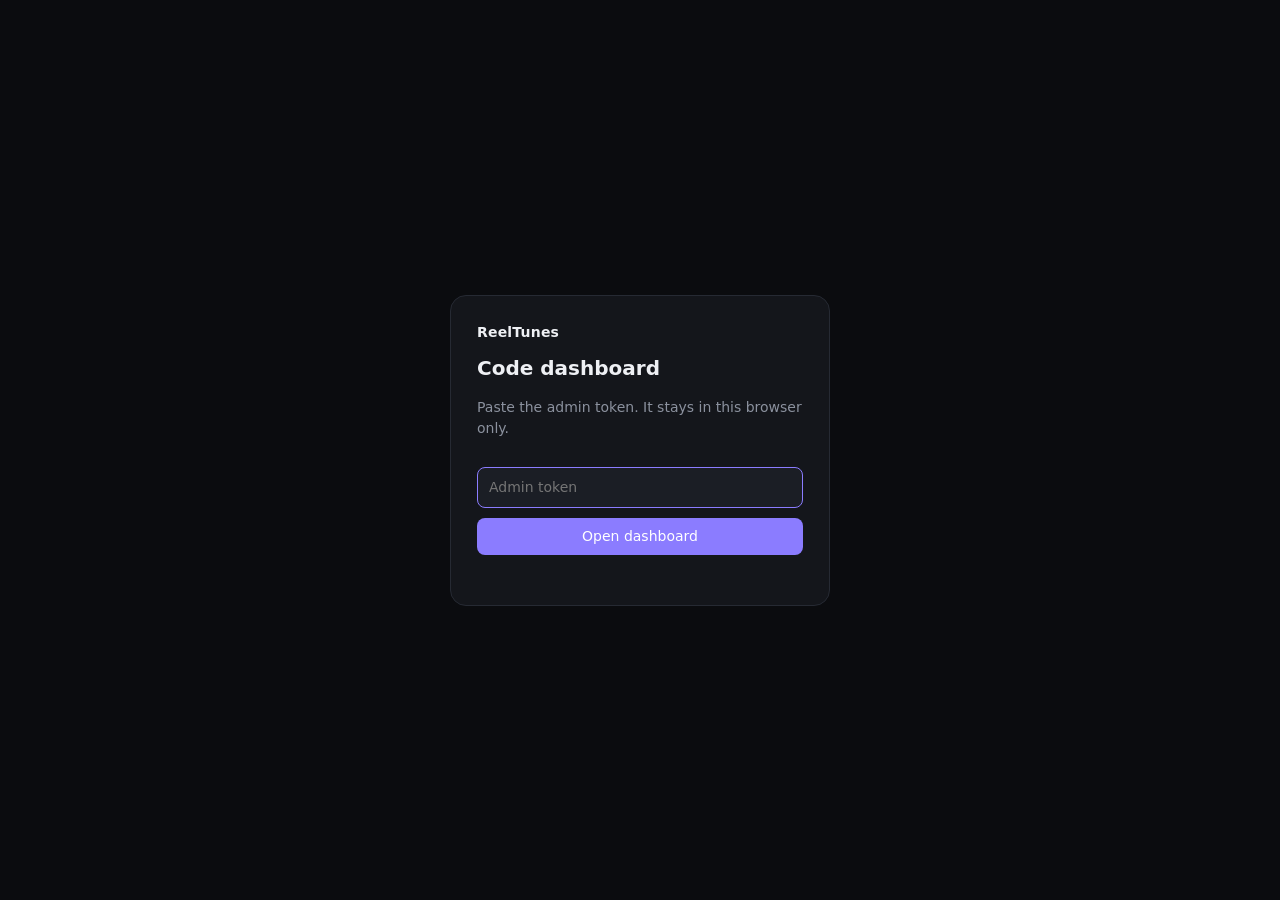
==== worker/codes/public/index.html @ c1956905 "feat: shared redeem backend and live code dashboard" ====
<!doctype html>
<html lang="en">
  <head>
    <meta charset="utf-8" />
    <meta name="viewport" content="width=device-width, initial-scale=1" />
    <meta name="robots" content="noindex" />
    <title>ReelTunes codes</title>
    <link rel="stylesheet" href="./styles.css" />
  </head>
  <body>
    <div id="login" class="login hidden">
      <form id="login-form" class="login-card">
        <div class="brand">ReelTunes</div>
        <h1>Code dashboard</h1>
        <p class="muted">
          Paste the admin token. It stays in this browser only.
        </p>
        <input
          id="token"
          type="password"
          autocomplete="current-password"
          placeholder="Admin token"
          required
        />
        <button type="submit">Open dashboard</button>
        <p id="login-error" class="error"></p>
      </form>
    </div>

    <div id="app" class="hidden">
      <header class="topbar">
        <div class="brand">ReelTunes <span class="muted">codes</span></div>
        <div class="topbar-actions">
          <span id="sync" class="muted small">connecting</span>
          <button id="refresh" class="ghost" type="button">Refresh</button>
          <button id="signout" class="ghost" type="button">Sign out</button>
        </div>
      </header>

      <main>
        <section class="stats" id="stats"></section>

        <section class="panel">
          <div class="panel-head">
            <div>
              <h2>Codes</h2>
              <p class="muted small">
                Changes apply to every install on its next redeem.
              </p>
            </div>
            <button id="new-code" type="button">New code</button>
          </div>

          <div class="toolbar">
            <input id="search" type="search" placeholder="Search code" />
            <select id="state">
              <option value="">All states</option>
              <option value="live">Live</option>
              <option value="revoked">Revoked</option>
              <option value="expired">Expired</option>
              <option value="used">Fully used</option>
            </select>
            <button id="revoke-all" class="danger ghost" type="button">
              Revoke all
            </button>
          </div>

          <div class="table-wrap">
            <table id="codes">
              <thead>
                <tr>
                  <th>Code</th>
                  <th>Grant</th>
                  <th>Uses</th>
                  <th>Campaign</th>
                  <th>State</th>
                  <th></th>
                </tr>
              </thead>
              <tbody></tbody>
            </table>
          </div>
          <p id="codes-empty" class="empty hidden">No codes match.</p>
        </section>

        <section class="panel">
          <div class="panel-head">
            <div>
              <h2 id="redemptions-title">Recent redemptions</h2>
              <p class="muted small">
                Device tag only. One redemption per code per device.
              </p>
            </div>
            <button id="clear-filter" class="ghost hidden" type="button">
              Show all
            </button>
          </div>
          <div class="table-wrap">
            <table id="redemptions">
              <thead>
                <tr>
                  <th>Code</th>
                  <th>Device</th>
                  <th>Grant</th>
                  <th>When</th>
                </tr>
              </thead>
              <tbody></tbody>
            </table>
          </div>
          <p id="redemptions-empty" class="empty hidden">Nothing yet.</p>
        </section>

        <p class="foot muted small">
          ReelTunes codes grant time, never a Play price. Revoking a code stops
          future redemptions; existing Pro time is untouched.
        </p>
      </main>
    </div>

    <dialog id="create-dialog">
      <form id="create-form">
        <h2>New code</h2>
        <label>
          Type
          <select id="create-type">
            <option value="pro_grant">Pro grant (days)</option>
            <option value="pro_long">Long Pro grant (days)</option>
            <option value="master">Lifetime Pro</option>
          </select>
        </label>
        <label>
          Code
          <input
            id="create-code"
            type="text"
            maxlength="24"
            placeholder="Leave empty to generate RTXXXXXXXX"
            autocapitalize="characters"
          />
        </label>
        <div class="row">
          <label>
            Days of Pro
            <input id="create-days" type="number" min="1" max="3650" value="30" />
          </label>
          <label>
            Max uses
            <input id="create-max" type="number" min="0" value="0" />
          </label>
        </div>
        <div class="row">
          <label>
            Code valid for (days)
            <input id="create-valid" type="number" min="0" value="0" />
          </label>
          <label>
            Campaign
            <input id="create-campaign" type="text" placeholder="launch-1000" />
          </label>
        </div>
        <label>
          Notes
          <input id="create-notes" type="text" placeholder="Optional" />
        </label>
        <p class="muted small">
          0 uses means unlimited. 0 valid days means the code never expires.
        </p>
        <p id="create-error" class="error"></p>
        <div class="dialog-actions">
          <button id="create-cancel" class="ghost" type="button">Cancel</button>
          <button type="submit">Create code</button>
        </div>
      </form>
    </dialog>

    <div id="toast" class="toast hidden"></div>
    <script src="./app.js"></script>
  </body>
</html>
---- worker/codes/public/styles.css ----
:root {
  color-scheme: dark;
  --bg: #0b0c0f;
  --panel: #14161b;
  --panel-2: #1b1e25;
  --line: #262a33;
  --text: #eef0f4;
  --muted: #8b919e;
  --accent: #8b7cff;
  --accent-2: #6f5df5;
  --ok: #4cc38a;
  --warn: #e5b45b;
  --bad: #ff6b6b;
}

* {
  box-sizing: border-box;
}

body {
  margin: 0;
  background: var(--bg);
  color: var(--text);
  font: 14px/1.5 "Segoe UI", system-ui, -apple-system, sans-serif;
}

button,
input,
select {
  font: inherit;
}

button {
  border: 0;
  border-radius: 8px;
  background: var(--accent);
  color: white;
  padding: 8px 14px;
  cursor: pointer;
}

button:hover {
  background: var(--accent-2);
}

button.ghost {
  background: transparent;
  border: 1px solid var(--line);
  color: var(--text);
}

button.ghost:hover {
  background: var(--panel-2);
}

button.danger {
  color: var(--bad);
  border-color: #46242a;
}

button.small {
  padding: 5px 9px;
  font-size: 12px;
}

input,
select {
  width: 100%;
  border: 1px solid var(--line);
  background: var(--panel-2);
  color: var(--text);
  border-radius: 8px;
  padding: 9px 11px;
  outline: none;
}

input:focus,
select:focus {
  border-color: var(--accent);
}

.hidden {
  display: none !important;
}

.muted {
  color: var(--muted);
}

.small {
  font-size: 12px;
}

.error {
  color: var(--bad);
  min-height: 18px;
  margin: 6px 0 0;
}

.brand {
  font-weight: 700;
  letter-spacing: 0.2px;
}

/* login */

.login {
  min-height: 100vh;
  display: grid;
  place-items: center;
  padding: 24px;
}

.login-card {
  width: min(380px, 100%);
  background: var(--panel);
  border: 1px solid var(--line);
  border-radius: 16px;
  padding: 26px;
}

.login-card h1 {
  font-size: 20px;
  margin: 10px 0 4px;
}

.login-card input {
  margin: 14px 0 10px;
}

.login-card button {
  width: 100%;
}

/* shell */

.topbar {
  display: flex;
  align-items: center;
  justify-content: space-between;
  gap: 12px;
  padding: 14px 22px;
  border-bottom: 1px solid var(--line);
  background: rgba(11, 12, 15, 0.92);
  position: sticky;
  top: 0;
  z-index: 5;
  backdrop-filter: blur(10px);
}

.topbar-actions {
  display: flex;
  align-items: center;
  gap: 8px;
}

main {
  max-width: 1120px;
  margin: 0 auto;
  padding: 22px;
  display: grid;
  gap: 18px;
}

.stats {
  display: grid;
  grid-template-columns: repeat(auto-fit, minmax(130px, 1fr));
  gap: 10px;
}

.stat {
  background: var(--panel);
  border: 1px solid var(--line);
  border-radius: 12px;
  padding: 14px;
}

.stat b {
  display: block;
  font-size: 24px;
  line-height: 1.2;
}

.stat span {
  color: var(--muted);
  font-size: 12px;
}

.panel {
  background: var(--panel);
  border: 1px solid var(--line);
  border-radius: 14px;
  padding: 16px;
}

.panel-head {
  display: flex;
  align-items: flex-start;
  justify-content: space-between;
  gap: 12px;
  margin-bottom: 12px;
}

.panel h2 {
  font-size: 16px;
  margin: 0;
}

.panel-head p {
  margin: 2px 0 0;
}

.toolbar {
  display: flex;
  gap: 8px;
  margin-bottom: 12px;
}

.toolbar input {
  flex: 1;
}

.toolbar select {
  width: 150px;
}

.table-wrap {
  overflow-x: auto;
}

table {
  width: 100%;
  border-collapse: collapse;
  white-space: nowrap;
}

th,
td {
  text-align: left;
  padding: 9px 10px;
  border-bottom: 1px solid var(--line);
}

th {
  color: var(--muted);
  font-size: 11px;
  font-weight: 600;
  text-transform: uppercase;
  letter-spacing: 0.6px;
}

tbody tr:hover {
  background: var(--panel-2);
}

td.code {
  font-weight: 700;
  letter-spacing: 1px;
}

td.actions {
  text-align: right;
}

.state {
  font-size: 11px;
  padding: 2px 7px;
  border-radius: 999px;
  border: 1px solid var(--line);
  color: var(--muted);
}

.state.live {
  color: var(--ok);
  border-color: #234535;
}

.state.revoked {
  color: var(--bad);
  border-color: #46242a;
}

.state.expired,
.state.used {
  color: var(--warn);
  border-color: #4a3d22;
}

.empty {
  padding: 18px 4px;
  color: var(--muted);
}

.foot {
  text-align: center;
  padding: 4px 0 30px;
}

/* dialog */

dialog {
  width: min(460px, calc(100% - 32px));
  background: var(--panel);
  color: var(--text);
  border: 1px solid var(--line);
  border-radius: 16px;
  padding: 22px;
}

dialog::backdrop {
  background: rgba(0, 0, 0, 0.65);
}

dialog h2 {
  margin: 0 0 14px;
  font-size: 18px;
}

dialog label {
  display: block;
  margin-bottom: 10px;
  color: var(--muted);
  font-size: 12px;
}

dialog label input,
dialog label select {
  margin-top: 4px;
  color: var(--text);
  font-size: 14px;
}

.row {
  display: grid;
  grid-template-columns: 1fr 1fr;
  gap: 10px;
}

.dialog-actions {
  display: flex;
  justify-content: flex-end;
  gap: 8px;
  margin-top: 14px;
}

/* toast */

.toast {
  position: fixed;
  left: 50%;
  bottom: 24px;
  transform: translateX(-50%);
  background: var(--panel-2);
  border: 1px solid var(--line);
  color: var(--text);
  border-radius: 10px;
  padding: 10px 16px;
  box-shadow: 0 10px 30px rgba(0, 0, 0, 0.4);
  z-index: 20;
}

@media (max-width: 640px) {
  .topbar {
    padding: 12px 14px;
  }

  .topbar .brand span {
    display: none;
  }

  main {
    padding: 14px;
  }

  .toolbar {
    flex-wrap: wrap;
  }

  .toolbar select {
    width: 100%;
  }
}
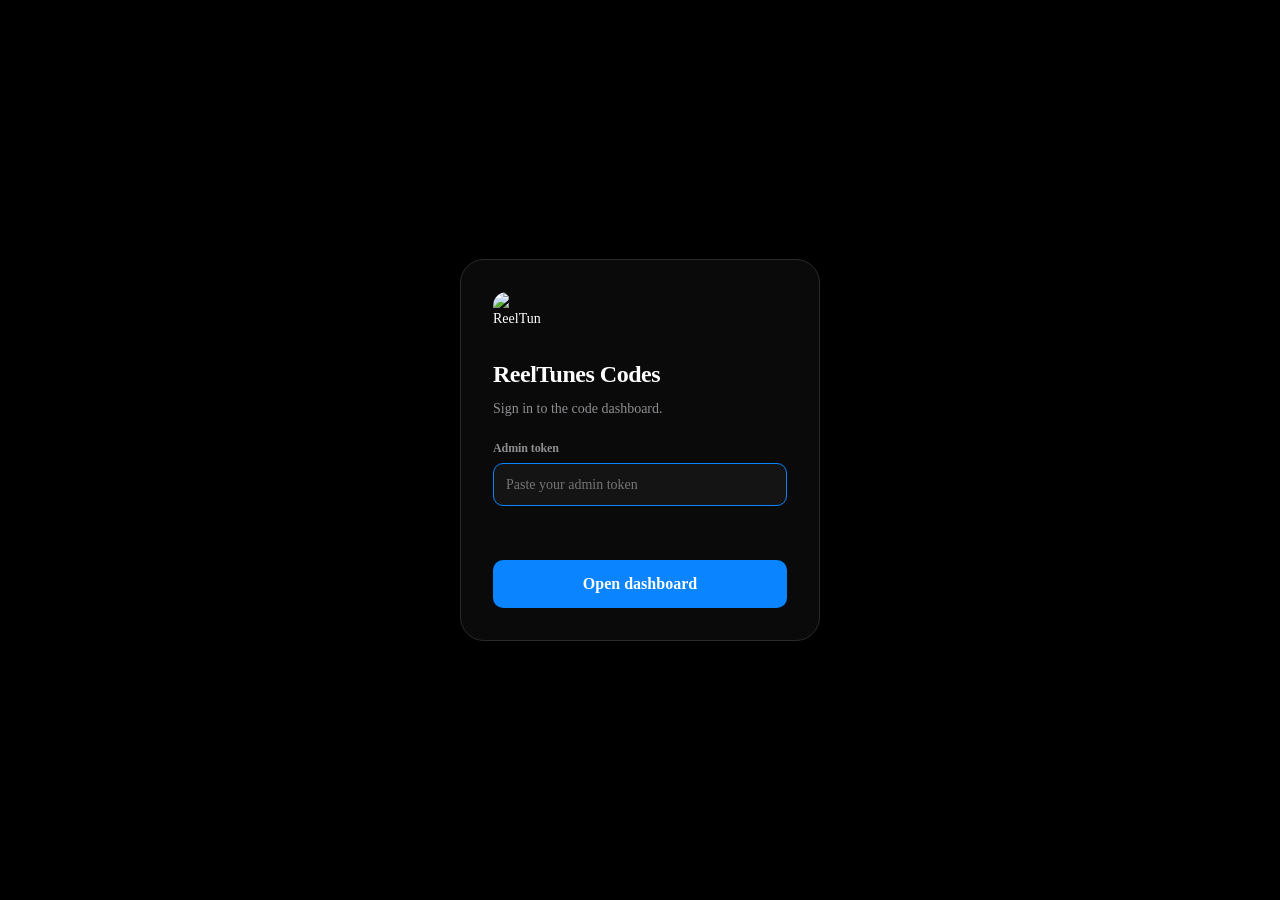
==== commit 937bfeef: "feat: remove in-app code dashboard, Apple-design Cloudflare dashboard, code validity editing, milest" ====
--- a/worker/codes/public/index.html
+++ b/worker/codes/public/index.html
@@ -4,63 +4,95 @@
     <meta charset="utf-8" />
     <meta name="viewport" content="width=device-width, initial-scale=1" />
     <meta name="robots" content="noindex" />
-    <title>ReelTunes codes</title>
+    <title>ReelTunes · Codes</title>
+    <link rel="icon" href="/logo.png" />
     <link rel="stylesheet" href="./styles.css" />
   </head>
   <body>
-    <div id="login" class="login hidden">
-      <form id="login-form" class="login-card">
-        <div class="brand">ReelTunes</div>
-        <h1>Code dashboard</h1>
-        <p class="muted">
-          Paste the admin token. It stays in this browser only.
-        </p>
-        <input
-          id="token"
-          type="password"
-          autocomplete="current-password"
-          placeholder="Admin token"
-          required
-        />
-        <button type="submit">Open dashboard</button>
-        <p id="login-error" class="error"></p>
-      </form>
+    <div id="login" class="login">
+      <div class="login-card">
+        <div class="app-mark">
+          <img src="/logo.png" alt="ReelTunes" class="app-icon" />
+        </div>
+        <h1>ReelTunes Codes</h1>
+        <p class="muted">Sign in to the code dashboard.</p>
+        <form id="login-form">
+          <label class="field">
+            <span class="field-label">Admin token</span>
+            <input
+              id="token"
+              type="password"
+              autocomplete="current-password"
+              placeholder="Paste your admin token"
+              required
+            />
+          </label>
+          <p id="login-error" class="error"></p>
+          <button type="submit" class="btn">Open dashboard</button>
+        </form>
+      </div>
     </div>
 
     <div id="app" class="hidden">
       <header class="topbar">
-        <div class="brand">ReelTunes <span class="muted">codes</span></div>
+        <div class="app-mark">
+          <img src="/logo.png" alt="ReelTunes" class="app-icon" />
+        </div>
+        <div class="topbar-title">ReelTunes <span class="muted">· Codes</span></div>
         <div class="topbar-actions">
-          <span id="sync" class="muted small">connecting</span>
-          <button id="refresh" class="ghost" type="button">Refresh</button>
-          <button id="signout" class="ghost" type="button">Sign out</button>
+          <span id="sync" class="muted small">syncing</span>
+          <button id="refresh" class="btn-ghost" type="button">Refresh</button>
+          <button id="signout" class="btn-ghost" type="button">Sign out</button>
         </div>
       </header>
 
-      <main>
-        <section class="stats" id="stats"></section>
+      <main class="shell">
+        <section class="stats">
+          <div class="stat">
+            <div class="stat-value" id="stat-live">—</div>
+            <div class="stat-label">Live codes</div>
+          </div>
+          <div class="stat">
+            <div class="stat-value" id="stat-codes">—</div>
+            <div class="stat-label">All codes</div>
+          </div>
+          <div class="stat">
+            <div class="stat-value" id="stat-redemptions">—</div>
+            <div class="stat-label">Redemptions</div>
+          </div>
+          <div class="stat">
+            <div class="stat-value" id="stat-grants">—</div>
+            <div class="stat-label">Active grants</div>
+          </div>
+        </section>
 
         <section class="panel">
           <div class="panel-head">
             <div>
-              <h2>Codes</h2>
-              <p class="muted small">
-                Changes apply to every install on its next redeem.
+              <h2 class="panel-title">Codes</h2>
+              <p class="panel-sub">
+                One redemption per code per device. Changes apply everywhere.
               </p>
             </div>
-            <button id="new-code" type="button">New code</button>
+            <button id="new-code" class="btn" type="button">New code</button>
           </div>
 
           <div class="toolbar">
-            <input id="search" type="search" placeholder="Search code" />
-            <select id="state">
-              <option value="">All states</option>
-              <option value="live">Live</option>
-              <option value="revoked">Revoked</option>
-              <option value="expired">Expired</option>
-              <option value="used">Fully used</option>
-            </select>
-            <button id="revoke-all" class="danger ghost" type="button">
+            <label class="field">
+              <span class="field-label">Search</span>
+              <input id="search" type="search" placeholder="Search code" />
+            </label>
+            <label class="field">
+              <span class="field-label">State</span>
+              <select id="state">
+                <option value="">All states</option>
+                <option value="live">Live</option>
+                <option value="revoked">Revoked</option>
+                <option value="expired">Expired</option>
+                <option value="used">Fully used</option>
+              </select>
+            </label>
+            <button id="revoke-all" class="btn-danger" type="button">
               Revoke all
             </button>
           </div>
@@ -69,12 +101,13 @@
             <table id="codes">
               <thead>
                 <tr>
-                  <th>Code</th>
-                  <th>Grant</th>
-                  <th>Uses</th>
-                  <th>Campaign</th>
-                  <th>State</th>
-                  <th></th>
+                  <th class="th-code">Code</th>
+                  <th class="th-grant">Grant</th>
+                  <th class="th-uses">Uses</th>
+                  <th class="th-expires">Expires</th>
+                  <th class="th-campaign">Campaign</th>
+                  <th class="th-state">State</th>
+                  <th class="th-actions"></th>
                 </tr>
               </thead>
               <tbody></tbody>
@@ -86,12 +119,10 @@
         <section class="panel">
           <div class="panel-head">
             <div>
-              <h2 id="redemptions-title">Recent redemptions</h2>
-              <p class="muted small">
-                Device tag only. One redemption per code per device.
-              </p>
+              <h2 class="panel-title" id="redemptions-title">Recent redemptions</h2>
+              <p class="panel-sub">Device tag only. One redemption per code per device.</p>
             </div>
-            <button id="clear-filter" class="ghost hidden" type="button">
+            <button id="clear-filter" class="btn-ghost hidden" type="button">
               Show all
             </button>
           </div>
@@ -99,10 +130,10 @@
             <table id="redemptions">
               <thead>
                 <tr>
-                  <th>Code</th>
-                  <th>Device</th>
-                  <th>Grant</th>
-                  <th>When</th>
+                  <th class="th-code">Code</th>
+                  <th class="th-device">Device</th>
+                  <th class="th-grant">Grant</th>
+                  <th class="th-time">When</th>
                 </tr>
               </thead>
               <tbody></tbody>
@@ -111,26 +142,65 @@
           <p id="redemptions-empty" class="empty hidden">Nothing yet.</p>
         </section>
 
-        <p class="foot muted small">
-          ReelTunes codes grant time, never a Play price. Revoking a code stops
-          future redemptions; existing Pro time is untouched.
+        <p class="foot muted">
+          ReelTunes codes grant time, never a Play price. Revoking stops future
+          redemptions; already granted Pro time is untouched.
         </p>
       </main>
     </div>
 
+    <dialog id="edit-dialog">
+      <form id="edit-form">
+        <h2 class="dialog-title">Edit code</h2>
+        <label class="field">
+          <span class="field-label">Code</span>
+          <input id="edit-code" type="text" readonly />
+        </label>
+        <label class="field">
+          <span class="field-label">Grant days</span>
+          <input id="edit-days" type="number" min="0" />
+        </label>
+        <label class="field">
+          <span class="field-label">Max uses</span>
+          <input id="edit-max" type="number" min="0" />
+        </label>
+        <label class="field">
+          <span class="field-label">Code valid until</span>
+          <input id="edit-expires" type="datetime-local" />
+        </label>
+        <label class="field">
+          <span class="field-label">Campaign</span>
+          <input id="edit-campaign" type="text" />
+        </label>
+        <label class="field">
+          <span class="field-label">Notes</span>
+          <input id="edit-notes" type="text" />
+        </label>
+        <label class="field toggle-field">
+          <input id="edit-revoked" type="checkbox" />
+          <span class="toggle-label">Revoked (no future redemptions)</span>
+        </label>
+        <p id="edit-error" class="error"></p>
+        <div class="dialog-actions">
+          <button id="edit-cancel" class="btn-ghost" type="button">Cancel</button>
+          <button type="submit" class="btn">Save changes</button>
+        </div>
+      </form>
+    </dialog>
+
     <dialog id="create-dialog">
       <form id="create-form">
-        <h2>New code</h2>
-        <label>
-          Type
+        <h2 class="dialog-title">New code</h2>
+        <label class="field">
+          <span class="field-label">Type</span>
           <select id="create-type">
             <option value="pro_grant">Pro grant (days)</option>
             <option value="pro_long">Long Pro grant (days)</option>
             <option value="master">Lifetime Pro</option>
           </select>
         </label>
-        <label>
-          Code
+        <label class="field">
+          <span class="field-label">Code</span>
           <input
             id="create-code"
             type="text"
@@ -139,28 +209,28 @@
             autocapitalize="characters"
           />
         </label>
-        <div class="row">
-          <label>
-            Days of Pro
+        <div class="fields-row">
+          <label class="field">
+            <span class="field-label">Days of Pro</span>
             <input id="create-days" type="number" min="1" max="3650" value="30" />
           </label>
-          <label>
-            Max uses
+          <label class="field">
+            <span class="field-label">Max uses</span>
             <input id="create-max" type="number" min="0" value="0" />
           </label>
         </div>
-        <div class="row">
-          <label>
-            Code valid for (days)
+        <div class="fields-row">
+          <label class="field">
+            <span class="field-label">Code valid for (days)</span>
             <input id="create-valid" type="number" min="0" value="0" />
           </label>
-          <label>
-            Campaign
+          <label class="field">
+            <span class="field-label">Campaign</span>
             <input id="create-campaign" type="text" placeholder="launch-1000" />
           </label>
         </div>
-        <label>
-          Notes
+        <label class="field">
+          <span class="field-label">Notes</span>
           <input id="create-notes" type="text" placeholder="Optional" />
         </label>
         <p class="muted small">
@@ -168,8 +238,8 @@
         </p>
         <p id="create-error" class="error"></p>
         <div class="dialog-actions">
-          <button id="create-cancel" class="ghost" type="button">Cancel</button>
-          <button type="submit">Create code</button>
+          <button id="create-cancel" class="btn-ghost" type="button">Cancel</button>
+          <button type="submit" class="btn">Create code</button>
         </div>
       </form>
     </dialog>
--- a/worker/codes/public/styles.css
+++ b/worker/codes/public/styles.css
@@ -1,350 +1,239 @@
+/* ReelTunes Codes — Apple-inspired dark mode, no gradients */
 :root {
-  color-scheme: dark;
-  --bg: #0b0c0f;
-  --panel: #14161b;
-  --panel-2: #1b1e25;
-  --line: #262a33;
-  --text: #eef0f4;
-  --muted: #8b919e;
-  --accent: #8b7cff;
-  --accent-2: #6f5df5;
-  --ok: #4cc38a;
-  --warn: #e5b45b;
-  --bad: #ff6b6b;
-}
-
-* {
-  box-sizing: border-box;
-}
-
-body {
+  --bg: #000000;
+  --panel: #0a0a0a;
+  --panel-2: #141414;
+  --line: #2a2a2a;
+  --text: #ffffff;
+  --text-secondary: #8e8e93;
+  --text-tertiary: #636366;
+  --accent: #0a84ff;
+  --accent-hover: #0066cc;
+  --ok: #30d158;
+  --warn: #ffd60a;
+  --bad: #ff453a;
+}
+
+* { box-sizing: border-box; }
+
+html, body {
   margin: 0;
   background: var(--bg);
   color: var(--text);
-  font: 14px/1.5 "Segoe UI", system-ui, -apple-system, sans-serif;
-}
-
-button,
-input,
-select {
-  font: inherit;
-}
+  font: -apple-system, BlinkMacSystemFont, "SF Pro Text", "SF Pro Display",
+    "Helvetica Neue", Helvetica, Arial, sans-serif;
+  font-size: 14px;
+  line-height: 1.5;
+  min-height: 100vh;
+}
+
+button, input, select { font: inherit; }
 
 button {
   border: 0;
-  border-radius: 8px;
+  border-radius: 10px;
   background: var(--accent);
-  color: white;
+  color: #fff;
   padding: 8px 14px;
   cursor: pointer;
-}
-
-button:hover {
-  background: var(--accent-2);
-}
-
-button.ghost {
+  font-weight: 600;
+  font-size: 14px;
+}
+
+button:hover { background: var(--accent-hover); }
+button:active { opacity: 0.9; }
+
+button.btn-ghost {
   background: transparent;
   border: 1px solid var(--line);
   color: var(--text);
 }
 
-button.ghost:hover {
+button.btn-ghost:hover { background: var(--panel-2); }
+
+button.btn-danger {
+  background: transparent;
+  border: 1px solid var(--bad);
+  color: var(--bad);
+}
+
+button.btn-danger:hover { background: rgba(255, 69, 58, 0.12); }
+
+input, select {
+  width: 100%;
+  border: 1px solid var(--line);
   background: var(--panel-2);
-}
-
-button.danger {
-  color: var(--bad);
-  border-color: #46242a;
-}
-
-button.small {
-  padding: 5px 9px;
+  color: var(--text);
+  border-radius: 10px;
+  padding: 10px 12px;
+  font-size: 14px;
+  outline: none;
+}
+
+input:focus, select:focus { border-color: var(--accent); }
+
+.hidden { display: none !important; }
+.muted { color: var(--text-secondary); }
+.small { font-size: 12px; }
+.error { color: var(--bad); min-height: 18px; margin: 6px 0 0; }
+
+.field { margin-bottom: 14px; }
+.field-label {
+  display: block;
   font-size: 12px;
-}
-
-input,
-select {
-  width: 100%;
-  border: 1px solid var(--line);
-  background: var(--panel-2);
-  color: var(--text);
-  border-radius: 8px;
-  padding: 9px 11px;
-  outline: none;
-}
-
-input:focus,
-select:focus {
-  border-color: var(--accent);
-}
-
-.hidden {
-  display: none !important;
-}
-
-.muted {
-  color: var(--muted);
-}
-
-.small {
-  font-size: 12px;
-}
-
-.error {
-  color: var(--bad);
-  min-height: 18px;
-  margin: 6px 0 0;
-}
-
-.brand {
-  font-weight: 700;
-  letter-spacing: 0.2px;
-}
-
-/* login */
-
+  font-weight: 600;
+  color: var(--text-secondary);
+  margin-bottom: 6px;
+  letter-spacing: -0.1px;
+}
+
+.fields-row { display: grid; grid-template-columns: 1fr 1fr; gap: 12px; }
+.toggle-field {
+  display: flex;
+  align-items: center;
+  gap: 10px;
+  margin-bottom: 14px;
+}
+.toggle-label { font-size: 14px; color: var(--text); }
+
+/* App icon / mark */
+.app-mark { width: 32px; height: 32px; border-radius: 8px; overflow: hidden; border: 1px solid var(--line); }
+.app-icon { width: 100%; height: 100%; object-fit: cover; display: block; }
+
+/* Login */
 .login {
   min-height: 100vh;
   display: grid;
   place-items: center;
   padding: 24px;
 }
-
 .login-card {
-  width: min(380px, 100%);
-  background: var(--panel);
-  border: 1px solid var(--line);
-  border-radius: 16px;
-  padding: 26px;
-}
-
-.login-card h1 {
-  font-size: 20px;
-  margin: 10px 0 4px;
-}
-
-.login-card input {
-  margin: 14px 0 10px;
-}
-
-.login-card button {
-  width: 100%;
-}
-
-/* shell */
-
+  width: min(360px, 92%);
+  background: var(--panel);
+  border: 1px solid var(--line);
+  border-radius: 24px;
+  padding: 32px;
+}
+.login-card .app-mark { width: 48px; height: 48px; border-radius: 14px; margin-bottom: 16px; border: none; }
+.login-card h1 { font-size: 24px; font-weight: 700; letter-spacing: -0.5px; margin: 0 0 6px; }
+.login-card p { margin: 0 0 20px; }
+.login-card input { margin-bottom: 16px; }
+.login-card button { width: 100%; padding: 12px; font-size: 16px; }
+
+/* Shell */
 .topbar {
   display: flex;
   align-items: center;
   justify-content: space-between;
-  gap: 12px;
   padding: 14px 22px;
   border-bottom: 1px solid var(--line);
-  background: rgba(11, 12, 15, 0.92);
+  background: rgba(0, 0, 0, 0.8);
   position: sticky;
   top: 0;
-  z-index: 5;
-  backdrop-filter: blur(10px);
-}
-
-.topbar-actions {
-  display: flex;
-  align-items: center;
-  gap: 8px;
-}
-
-main {
-  max-width: 1120px;
-  margin: 0 auto;
-  padding: 22px;
-  display: grid;
-  gap: 18px;
-}
-
+  z-index: 50;
+  backdrop-filter: blur(20px);
+}
+.topbar-title { font-size: 17px; font-weight: 700; letter-spacing: -0.5px; }
+.topbar-title .muted { font-weight: 500; color: var(--text-secondary); }
+.topbar-actions { display: flex; align-items: center; gap: 10px; }
+
+main.shell { max-width: 1100px; margin: 0 auto; padding: 24px; display: grid; gap: 24px; }
+
+/* Stats */
 .stats {
   display: grid;
-  grid-template-columns: repeat(auto-fit, minmax(130px, 1fr));
-  gap: 10px;
-}
-
+  grid-template-columns: repeat(auto-fit, minmax(150px, 1fr));
+  gap: 12px;
+}
 .stat {
   background: var(--panel);
   border: 1px solid var(--line);
-  border-radius: 12px;
-  padding: 14px;
-}
-
-.stat b {
-  display: block;
-  font-size: 24px;
-  line-height: 1.2;
-}
-
-.stat span {
-  color: var(--muted);
-  font-size: 12px;
-}
-
+  border-radius: 16px;
+  padding: 16px;
+}
+.stat-value { font-size: 26px; font-weight: 700; letter-spacing: -0.5px; line-height: 1.1; }
+.stat-label { color: var(--text-secondary); font-size: 13px; margin-top: 4px; }
+
+/* Panels */
 .panel {
   background: var(--panel);
   border: 1px solid var(--line);
-  border-radius: 14px;
-  padding: 16px;
-}
-
+  border-radius: 20px;
+  padding: 20px;
+}
 .panel-head {
   display: flex;
   align-items: flex-start;
   justify-content: space-between;
   gap: 12px;
-  margin-bottom: 12px;
-}
-
-.panel h2 {
-  font-size: 16px;
-  margin: 0;
-}
-
-.panel-head p {
-  margin: 2px 0 0;
-}
-
-.toolbar {
-  display: flex;
-  gap: 8px;
-  margin-bottom: 12px;
-}
-
-.toolbar input {
-  flex: 1;
-}
-
-.toolbar select {
-  width: 150px;
-}
-
-.table-wrap {
-  overflow-x: auto;
-}
-
-table {
-  width: 100%;
-  border-collapse: collapse;
-  white-space: nowrap;
-}
-
-th,
-td {
-  text-align: left;
-  padding: 9px 10px;
-  border-bottom: 1px solid var(--line);
-}
-
+  margin-bottom: 16px;
+}
+.panel-head > div { flex: 1; }
+.panel-title { font-size: 17px; font-weight: 700; letter-spacing: -0.5px; margin: 0 0 4px; }
+.panel-sub { margin: 0; color: var(--text-secondary); font-size: 13px; }
+
+.toolbar { display: flex; gap: 10px; margin-bottom: 16px; flex-wrap: wrap; }
+.toolbar .field { margin-bottom: 0; }
+.toolbar select { width: 140px; }
+
+.table-wrap { overflow-x: auto; border-radius: 14px; border: 1px solid var(--line); }
+table { width: 100%; border-collapse: collapse; }
+
+th, td { text-align: left; padding: 12px 14px; border-bottom: 1px solid var(--line); }
 th {
-  color: var(--muted);
   font-size: 11px;
-  font-weight: 600;
+  font-weight: 700;
+  letter-spacing: 0.4px;
   text-transform: uppercase;
-  letter-spacing: 0.6px;
-}
-
-tbody tr:hover {
-  background: var(--panel-2);
-}
-
-td.code {
-  font-weight: 700;
-  letter-spacing: 1px;
-}
-
-td.actions {
-  text-align: right;
-}
+  color: var(--text-tertiary);
+  background: rgba(255,255,255,0.02);
+}
+tbody tr:last-child td { border-bottom: none; }
+tbody tr:hover { background: rgba(255,255,255,0.02); }
+
+td.code { font-weight: 700; letter-spacing: 0.2px; font-variant-numeric: tabular-nums; }
+td th { color: var(--text-secondary); }
 
 .state {
   font-size: 11px;
+  font-weight: 700;
+  padding: 4px 8px;
+  border-radius: 8px;
+  border: 1px solid var(--line);
+  color: var(--text-secondary);
+}
+.state.live { color: var(--ok); border-color: rgba(48, 209, 88, 0.35); background: rgba(48, 209, 88, 0.08); }
+.state.revoked { color: var(--bad); border-color: rgba(255, 69, 58, 0.35); background: rgba(255, 69, 58, 0.08); }
+.state.expired, state.used { color: var(--warn); border-color: rgba(255, 214, 10, 0.35); background: rgba(255, 214, 10, 0.08); }
+
+.milestone {
+  font-size: 10px;
+  font-weight: 800;
+  letter-spacing: 0.3px;
   padding: 2px 7px;
-  border-radius: 999px;
-  border: 1px solid var(--line);
-  color: var(--muted);
-}
-
-.state.live {
-  color: var(--ok);
-  border-color: #234535;
-}
-
-.state.revoked {
-  color: var(--bad);
-  border-color: #46242a;
-}
-
-.state.expired,
-.state.used {
+  border-radius: 9px;
+  border: 1px solid var(--line);
   color: var(--warn);
-  border-color: #4a3d22;
-}
-
-.empty {
-  padding: 18px 4px;
-  color: var(--muted);
-}
-
-.foot {
-  text-align: center;
-  padding: 4px 0 30px;
-}
-
-/* dialog */
-
+  background: rgba(255, 214, 10, 0.08);
+}
+
+.empty { padding: 18px 4px; color: var(--text-secondary); text-align: center; }
+.foot { text-align: center; color: var(--text-secondary); font-size: 13px; padding: 8px 0 30px; }
+
+/* Dialog */
 dialog {
-  width: min(460px, calc(100% - 32px));
-  background: var(--panel);
-  color: var(--text);
-  border: 1px solid var(--line);
-  border-radius: 16px;
-  padding: 22px;
-}
-
-dialog::backdrop {
-  background: rgba(0, 0, 0, 0.65);
-}
-
-dialog h2 {
-  margin: 0 0 14px;
-  font-size: 18px;
-}
-
-dialog label {
-  display: block;
-  margin-bottom: 10px;
-  color: var(--muted);
-  font-size: 12px;
-}
-
-dialog label input,
-dialog label select {
-  margin-top: 4px;
-  color: var(--text);
-  font-size: 14px;
-}
-
-.row {
-  display: grid;
-  grid-template-columns: 1fr 1fr;
-  gap: 10px;
-}
-
-.dialog-actions {
-  display: flex;
-  justify-content: flex-end;
-  gap: 8px;
-  margin-top: 14px;
-}
-
-/* toast */
-
+  width: min(440px, 92%);
+  background: var(--panel);
+  border: 1px solid var(--line);
+  border-radius: 24px;
+  padding: 28px;
+  color: var(--text);
+}
+dialog::backdrop { background: rgba(0, 0, 0, 0.7); backdrop-filter: blur(8px); }
+.dialog-title { font-size: 20px; font-weight: 700; letter-spacing: -0.5px; margin: 0 0 20px; }
+.dialog-actions { display: flex; justify-content: flex-end; gap: 10px; margin-top: 20px; }
+
+/* Toast */
 .toast {
   position: fixed;
   left: 50%;
@@ -353,30 +242,17 @@
   background: var(--panel-2);
   border: 1px solid var(--line);
   color: var(--text);
-  border-radius: 10px;
+  border-radius: 12px;
   padding: 10px 16px;
-  box-shadow: 0 10px 30px rgba(0, 0, 0, 0.4);
-  z-index: 20;
+  box-shadow: 0 20px 40px rgba(0, 0, 0, 0.5);
+  z-index: 100;
+  font-size: 13px;
 }
 
 @media (max-width: 640px) {
-  .topbar {
-    padding: 12px 14px;
-  }
-
-  .topbar .brand span {
-    display: none;
-  }
-
-  main {
-    padding: 14px;
-  }
-
-  .toolbar {
-    flex-wrap: wrap;
-  }
-
-  .toolbar select {
-    width: 100%;
-  }
-}
+  .topbar { padding: 12px 16px; }
+  .topbar-title .muted { display: none; }
+  main.shell { padding: 16px; }
+  .fields-row { grid-template-columns: 1fr; gap: 0; }
+  .stat-value { font-size: 20px; }
+}
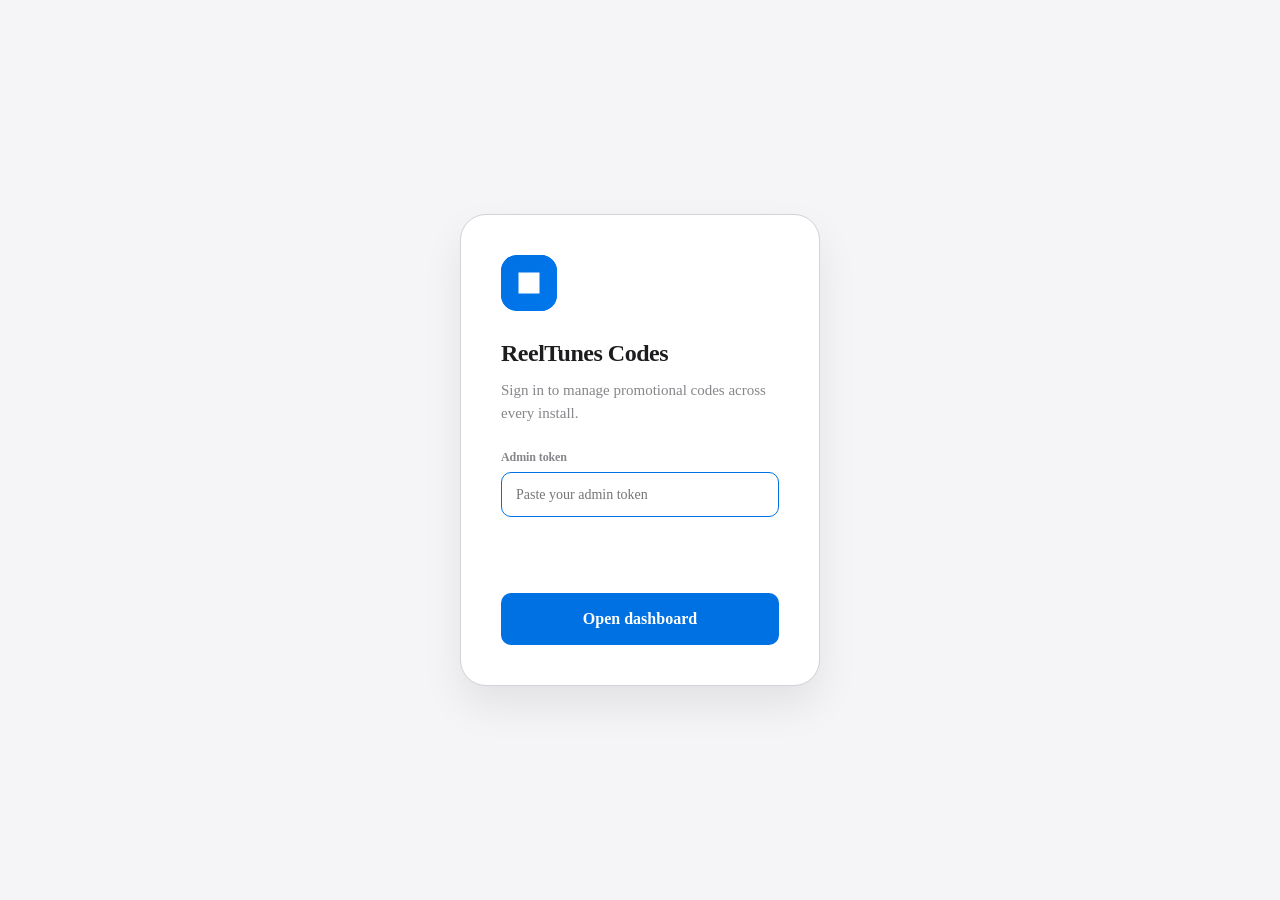
==== commit 889117d4: "feat: Apple-design Cloudflare codes dashboard" ====
--- a/worker/codes/public/index.html
+++ b/worker/codes/public/index.html
@@ -5,40 +5,347 @@
     <meta name="viewport" content="width=device-width, initial-scale=1" />
     <meta name="robots" content="noindex" />
     <title>ReelTunes · Codes</title>
-    <link rel="icon" href="/logo.png" />
-    <link rel="stylesheet" href="./styles.css" />
+    <link rel="icon" href="data:image/svg+xml,%3Csvg xmlns='http://www.w3.org/2000/svg' viewBox='0 0 32 32'%3E%3Crect width='32' height='32' fill='%230A5CD6' rx='8'/%3E%3Cpath d='M10 10h12v12H10z' fill='%23fff'/%3E%3C/svg%3E" />
+    <style>
+      /* Apple-inspired: SF Pro typography, system chrome, high contrast, generous whitespace */
+      :root {
+        --bg: #f5f5f7;
+        --panel: #ffffff;
+        --line: #d2d2d7;
+        --text: #1d1d1f;
+        --text-secondary: #86868b;
+        --accent: #0071e3;
+        --accent-hover: #0077ed;
+        --ok: #34c759;
+        --warn: #ff9500;
+        --bad: #ff3b30;
+        --radius: 14px;
+      }
+
+      * { box-sizing: border-box; }
+
+      html, body {
+        margin: 0;
+        background: var(--bg);
+        color: var(--text);
+        font: -apple-system, BlinkMacSystemFont, "SF Pro Text", "SF Pro Display",
+          "Helvetica Neue", Helvetica, Arial, sans-serif;
+        font-size: 14px;
+        line-height: 1.5;
+        min-height: 100vh;
+        -webkit-font-smoothing: antialiased;
+      }
+
+      button, input, select { font: inherit; }
+
+      button {
+        border: 0;
+        border-radius: 10px;
+        background: var(--accent);
+        color: #fff;
+        padding: 8px 16px;
+        cursor: pointer;
+        font-weight: 600;
+        font-size: 14px;
+        transition: background 0.2s, transform 0.1s;
+      }
+
+      button:hover { background: var(--accent-hover); }
+      button:active { transform: scale(0.98); }
+      button:focus { outline: none; box-shadow: 0 0 0 4px rgba(0, 113, 227, 0.3); }
+
+      button.btn-ghost {
+        background: transparent;
+        border: 1px solid var(--line);
+        color: var(--text);
+      }
+
+      button.btn-ghost:hover { background: #f5f5f7; }
+
+      button.btn-danger {
+        background: transparent;
+        border: 1px solid #d2d2d7;
+        color: var(--bad);
+      }
+
+      button.btn-danger:hover {
+        background: rgba(255, 59, 48, 0.08);
+        border-color: var(--bad);
+      }
+
+      input, select {
+        width: 100%;
+        border: 1px solid var(--line);
+        background: #fff;
+        color: var(--text);
+        border-radius: 10px;
+        padding: 11px 14px;
+        font-size: 14px;
+        outline: none;
+      }
+
+      input:focus, select:focus { border-color: var(--accent); }
+
+      .hidden { display: none !important; }
+      .muted { color: var(--text-secondary); }
+      .small { font-size: 12px; }
+      .error { color: var(--bad); font-size: 12px; min-height: 18px; margin: 6px 0 0; }
+
+      .field { margin-bottom: 16px; }
+      .field-label {
+        display: block;
+        font-size: 12px;
+        font-weight: 600;
+        color: var(--text-secondary);
+        margin-bottom: 6px;
+        letter-spacing: -0.1px;
+      }
+
+      .fields-row { display: grid; grid-template-columns: 1fr 1fr; gap: 12px; }
+      .toggle-field {
+        display: flex;
+        align-items: center;
+        gap: 10px;
+        margin-bottom: 16px;
+      }
+      .toggle-label { font-size: 14px; color: var(--text); }
+
+      /* Typography scale */
+      .display-title { font-size: 24px; font-weight: 700; letter-spacing: -0.5px; margin: 0; }
+      .panel-title { font-size: 17px; font-weight: 700; letter-spacing: -0.5px; margin: 0; }
+      .page-title { font-size: 28px; font-weight: 700; letter-spacing: -0.5px; margin: 0 0 8px; }
+
+      /* App mark */
+      .app-mark {
+        width: 32px;
+        height: 32px;
+        border-radius: 10px;
+        overflow: hidden;
+        border: 1px solid var(--line);
+        flex-shrink: 0;
+      }
+      .app-mark img { width: 100%; height: 100%; object-fit: cover; display: block; }
+
+      /* Login */
+      .login {
+        min-height: 100vh;
+        display: grid;
+        place-items: center;
+        padding: 24px;
+      }
+      .login-card {
+        width: min(360px, 92%);
+        background: var(--panel);
+        border: 1px solid var(--line);
+        border-radius: 26px;
+        padding: 40px;
+        box-shadow: 0 20px 40px rgba(0, 0, 0, 0.08);
+      }
+      .login-card .app-mark { width: 56px; height: 56px; border-radius: 16px; margin-bottom: 24px; border: none; background: linear-gradient(135deg, #0071e3, #0077ed); }
+      .login-card .app-mark img { width: 100%; height: 100%; }
+      .login-card h1 { font-size: 24px; font-weight: 700; letter-spacing: -0.5px; margin: 0 0 8px; }
+      .login-card p { margin: 0 0 24px; color: var(--text-secondary); font-size: 15px; }
+      .login-card input { margin-bottom: 18px; }
+      .login-card button { width: 100%; padding: 14px; font-size: 16px; }
+
+      /* Shell */
+      .topbar {
+        display: flex;
+        align-items: center;
+        justify-content: space-between;
+        padding: 16px 24px;
+        border-bottom: 1px solid var(--line);
+        background: rgba(255, 255, 255, 0.6);
+        position: sticky;
+        top: 0;
+        z-index: 50;
+        backdrop-filter: blur(20px);
+      }
+      .topbar-brand {
+        display: flex;
+        align-items: center;
+        gap: 12px;
+        font-size: 17px;
+        font-weight: 700;
+        letter-spacing: -0.5px;
+      }
+      .topbar-brand .muted { font-weight: 500; color: var(--text-secondary); }
+      .topbar-actions { display: flex; align-items: center; gap: 10px; }
+
+      main.shell {
+        max-width: 1100px;
+        margin: 0 auto;
+        padding: 32px 24px;
+        display: grid;
+        gap: 24px;
+      }
+
+      /* Stats */
+      .stats {
+        display: grid;
+        grid-template-columns: repeat(auto-fit, minmax(150px, 1fr));
+        gap: 12px;
+      }
+      .stat {
+        background: var(--panel);
+        border: 1px solid var(--line);
+        border-radius: 16px;
+        padding: 16px;
+      }
+      .stat-value { font-size: 24px; font-weight: 700; letter-spacing: -0.5px; line-height: 1.1; }
+      .stat-label { color: var(--text-secondary); font-size: 13px; margin-top: 4px; }
+
+      /* Panels */
+      .panel {
+        background: var(--panel);
+        border: 1px solid var(--line);
+        border-radius: 18px;
+        padding: 24px;
+      }
+      .panel-head {
+        display: flex;
+        align-items: flex-start;
+        justify-content: space-between;
+        gap: 12px;
+        margin-bottom: 20px;
+      }
+      .panel-head > div { flex: 1; }
+      .panel-sub { margin: 4px 0 0; color: var(--text-secondary); font-size: 13px; }
+
+      .toolbar { display: flex; gap: 10px; margin-bottom: 20px; flex-wrap: wrap; }
+      .toolbar .field { margin-bottom: 0; }
+      .toolbar select { width: 150px; }
+
+      .table-wrap { overflow-x: auto; border-radius: 14px; border: 1px solid var(--line); }
+      table { width: 100%; border-collapse: collapse; font-size: 13px; }
+
+      th, td { text-align: left; padding: 14px 16px; border-bottom: 1px solid var(--line); }
+      th {
+        font-size: 11px;
+        font-weight: 700;
+        letter-spacing: 0.5px;
+        text-transform: uppercase;
+        color: var(--text-secondary);
+        background: #f5f5f7;
+      }
+      tbody tr:last-child td { border-bottom: none; }
+      tbody tr:hover { background: #f5f5f7; }
+
+      td.code { font-weight: 700; letter-spacing: 0.2px; font-variant-numeric: tabular-nums; font-size: 14px; }
+
+      .state {
+        font-size: 11px;
+        font-weight: 700;
+        padding: 4px 8px;
+        border-radius: 8px;
+        border: 1px solid var(--line);
+        color: var(--text-secondary);
+        white-space: nowrap;
+      }
+      .state.live { color: var(--ok); border-color: rgba(52, 199, 89, 0.25); background: rgba(52, 199, 89, 0.08); }
+      .state.revoked { color: var(--bad); border-color: rgba(255, 59, 48, 0.25); background: rgba(255, 59, 48, 0.08); }
+      .state.expired, .state.used { color: var(--warn); border-color: rgba(255, 149, 0, 0.25); background: rgba(255, 149, 0, 0.08); }
+
+      .milestone {
+        font-size: 10px;
+        font-weight: 800;
+        letter-spacing: 0.3px;
+        padding: 2px 7px;
+        border-radius: 8px;
+        border: 1px solid var(--line);
+        color: var(--warn);
+        background: rgba(255, 149, 0, 0.08);
+        white-space: nowrap;
+      }
+
+      .empty { padding: 24px; color: var(--text-secondary); text-align: center; font-size: 14px; }
+      .foot { text-align: center; color: var(--text-secondary); font-size: 13px; padding: 8px 0 30px; }
+
+      /* Dialog */
+      dialog {
+        width: min(440px, 92%);
+        background: var(--panel);
+        border: 1px solid var(--line);
+        border-radius: 24px;
+        padding: 32px;
+        color: var(--text);
+        box-shadow: 0 25px 50px rgba(0, 0, 0, 0.12);
+      }
+      dialog::backdrop { background: rgba(0, 0, 0, 0.45); backdrop-filter: blur(8px); }
+      .dialog-title { font-size: 20px; font-weight: 700; letter-spacing: -0.5px; margin: 0 0 24px; }
+      .dialog-actions { display: flex; justify-content: flex-end; gap: 10px; margin-top: 24px; }
+
+      /* Toast */
+      .toast {
+        position: fixed;
+        left: 50%;
+        bottom: 24px;
+        transform: translateX(-50%);
+        background: #1d1d1f;
+        border: none;
+        color: #fff;
+        border-radius: 12px;
+        padding: 10px 16px;
+        box-shadow: 0 20px 40px rgba(0, 0, 0, 0.25);
+        z-index: 100;
+        font-size: 13px;
+        font-weight: 500;
+      }
+
+      @media (max-width: 640px) {
+        .topbar { padding: 12px 16px; }
+        .topbar-brand .muted { display: none; }
+        main.shell { padding: 20px 16px; }
+        .fields-row { grid-template-columns: 1fr; gap: 0; }
+        .stat-value { font-size: 20px; }
+      }
+    </style>
   </head>
   <body>
     <div id="login" class="login">
       <div class="login-card">
         <div class="app-mark">
-          <img src="/logo.png" alt="ReelTunes" class="app-icon" />
+          <svg viewBox="0 0 32 32" fill="none" xmlns="http://www.w3.org/2000/svg">
+            <rect width="32" height="32" fill="url(#grad)" rx="8" />
+            <defs>
+              <linearGradient id="grad" x1="0" y1="0" x2="1" y2="1">
+                <stop stop-color="#0071e3" />
+                <stop offset="1" stop-color="#0077ed" />
+              </linearGradient>
+            </defs>
+            <path d="M10 10h12v12H10z" fill="white" />
+          </svg>
         </div>
         <h1>ReelTunes Codes</h1>
-        <p class="muted">Sign in to the code dashboard.</p>
+        <p>Sign in to manage promotional codes across every install.</p>
         <form id="login-form">
-          <label class="field">
-            <span class="field-label">Admin token</span>
-            <input
-              id="token"
-              type="password"
-              autocomplete="current-password"
-              placeholder="Paste your admin token"
-              required
-            />
-          </label>
+          <div class="field">
+            <label class="field-label">Admin token</label>
+            <input id="token" type="password" autocomplete="current-password" placeholder="Paste your admin token" required />
+          </div>
           <p id="login-error" class="error"></p>
-          <button type="submit" class="btn">Open dashboard</button>
+          <button type="submit">Open dashboard</button>
         </form>
       </div>
     </div>
 
     <div id="app" class="hidden">
       <header class="topbar">
-        <div class="app-mark">
-          <img src="/logo.png" alt="ReelTunes" class="app-icon" />
-        </div>
-        <div class="topbar-title">ReelTunes <span class="muted">· Codes</span></div>
+        <div class="topbar-brand">
+          <div class="app-mark">
+            <svg viewBox="0 0 32 32" fill="none" xmlns="http://www.w3.org/2000/svg">
+              <rect width="32" height="32" fill="url(#grad)" rx="8" />
+              <defs>
+                <linearGradient id="grad" x1="0" y1="0" x2="1" y2="1">
+                  <stop stop-color="#0071e3" />
+                  <stop offset="1" stop-color="#0077ed" />
+                </linearGradient>
+              </defs>
+              <path d="M10 10h12v12H10z" fill="white" />
+            </svg>
+          </div>
+          <span>ReelTunes</span> <span class="muted">· Codes</span>
+        </div>
         <div class="topbar-actions">
           <span id="sync" class="muted small">syncing</span>
           <button id="refresh" class="btn-ghost" type="button">Refresh</button>
@@ -47,32 +354,13 @@
       </header>
 
       <main class="shell">
-        <section class="stats">
-          <div class="stat">
-            <div class="stat-value" id="stat-live">—</div>
-            <div class="stat-label">Live codes</div>
-          </div>
-          <div class="stat">
-            <div class="stat-value" id="stat-codes">—</div>
-            <div class="stat-label">All codes</div>
-          </div>
-          <div class="stat">
-            <div class="stat-value" id="stat-redemptions">—</div>
-            <div class="stat-label">Redemptions</div>
-          </div>
-          <div class="stat">
-            <div class="stat-value" id="stat-grants">—</div>
-            <div class="stat-label">Active grants</div>
-          </div>
-        </section>
+        <section class="stats" id="stats"></section>
 
         <section class="panel">
           <div class="panel-head">
             <div>
               <h2 class="panel-title">Codes</h2>
-              <p class="panel-sub">
-                One redemption per code per device. Changes apply everywhere.
-              </p>
+              <p class="panel-sub">One redemption per code per device. Changes apply everywhere.</p>
             </div>
             <button id="new-code" class="btn" type="button">New code</button>
           </div>
@@ -92,9 +380,7 @@
                 <option value="used">Fully used</option>
               </select>
             </label>
-            <button id="revoke-all" class="btn-danger" type="button">
-              Revoke all
-            </button>
+            <button id="revoke-all" class="btn-danger" type="button">Revoke all</button>
           </div>
 
           <div class="table-wrap">
@@ -122,9 +408,7 @@
               <h2 class="panel-title" id="redemptions-title">Recent redemptions</h2>
               <p class="panel-sub">Device tag only. One redemption per code per device.</p>
             </div>
-            <button id="clear-filter" class="btn-ghost hidden" type="button">
-              Show all
-            </button>
+            <button id="clear-filter" class="btn-ghost hidden" type="button">Show all</button>
           </div>
           <div class="table-wrap">
             <table id="redemptions">
@@ -152,34 +436,34 @@
     <dialog id="edit-dialog">
       <form id="edit-form">
         <h2 class="dialog-title">Edit code</h2>
-        <label class="field">
-          <span class="field-label">Code</span>
+        <div class="field">
+          <label class="field-label">Code</label>
           <input id="edit-code" type="text" readonly />
-        </label>
-        <label class="field">
-          <span class="field-label">Grant days</span>
+        </div>
+        <div class="field">
+          <label class="field-label">Grant days</label>
           <input id="edit-days" type="number" min="0" />
-        </label>
-        <label class="field">
-          <span class="field-label">Max uses</span>
+        </div>
+        <div class="field">
+          <label class="field-label">Max uses</label>
           <input id="edit-max" type="number" min="0" />
-        </label>
-        <label class="field">
-          <span class="field-label">Code valid until</span>
+        </div>
+        <div class="field">
+          <label class="field-label">Code valid until</label>
           <input id="edit-expires" type="datetime-local" />
-        </label>
-        <label class="field">
-          <span class="field-label">Campaign</span>
+        </div>
+        <div class="field">
+          <label class="field-label">Campaign</label>
           <input id="edit-campaign" type="text" />
-        </label>
-        <label class="field">
-          <span class="field-label">Notes</span>
+        </div>
+        <div class="field">
+          <label class="field-label">Notes</label>
           <input id="edit-notes" type="text" />
-        </label>
-        <label class="field toggle-field">
+        </div>
+        <div class="toggle-field">
           <input id="edit-revoked" type="checkbox" />
-          <span class="toggle-label">Revoked (no future redemptions)</span>
-        </label>
+          <label class="toggle-label">Revoked (no future redemptions)</label>
+        </div>
         <p id="edit-error" class="error"></p>
         <div class="dialog-actions">
           <button id="edit-cancel" class="btn-ghost" type="button">Cancel</button>
@@ -191,24 +475,18 @@
     <dialog id="create-dialog">
       <form id="create-form">
         <h2 class="dialog-title">New code</h2>
-        <label class="field">
-          <span class="field-label">Type</span>
+        <div class="field">
+          <label class="field-label">Type</label>
           <select id="create-type">
             <option value="pro_grant">Pro grant (days)</option>
             <option value="pro_long">Long Pro grant (days)</option>
             <option value="master">Lifetime Pro</option>
           </select>
-        </label>
-        <label class="field">
-          <span class="field-label">Code</span>
-          <input
-            id="create-code"
-            type="text"
-            maxlength="24"
-            placeholder="Leave empty to generate RTXXXXXXXX"
-            autocapitalize="characters"
-          />
-        </label>
+        </div>
+        <div class="field">
+          <label class="field-label">Code</label>
+          <input id="create-code" type="text" maxlength="24" placeholder="Leave empty to generate RTXXXXXXXX" autocapitalize="characters" />
+        </div>
         <div class="fields-row">
           <label class="field">
             <span class="field-label">Days of Pro</span>
@@ -229,13 +507,11 @@
             <input id="create-campaign" type="text" placeholder="launch-1000" />
           </label>
         </div>
-        <label class="field">
-          <span class="field-label">Notes</span>
+        <div class="field">
+          <label class="field-label">Notes</label>
           <input id="create-notes" type="text" placeholder="Optional" />
-        </label>
-        <p class="muted small">
-          0 uses means unlimited. 0 valid days means the code never expires.
-        </p>
+        </div>
+        <p class="muted small">0 uses means unlimited. 0 valid days means the code never expires.</p>
         <p id="create-error" class="error"></p>
         <div class="dialog-actions">
           <button id="create-cancel" class="btn-ghost" type="button">Cancel</button>
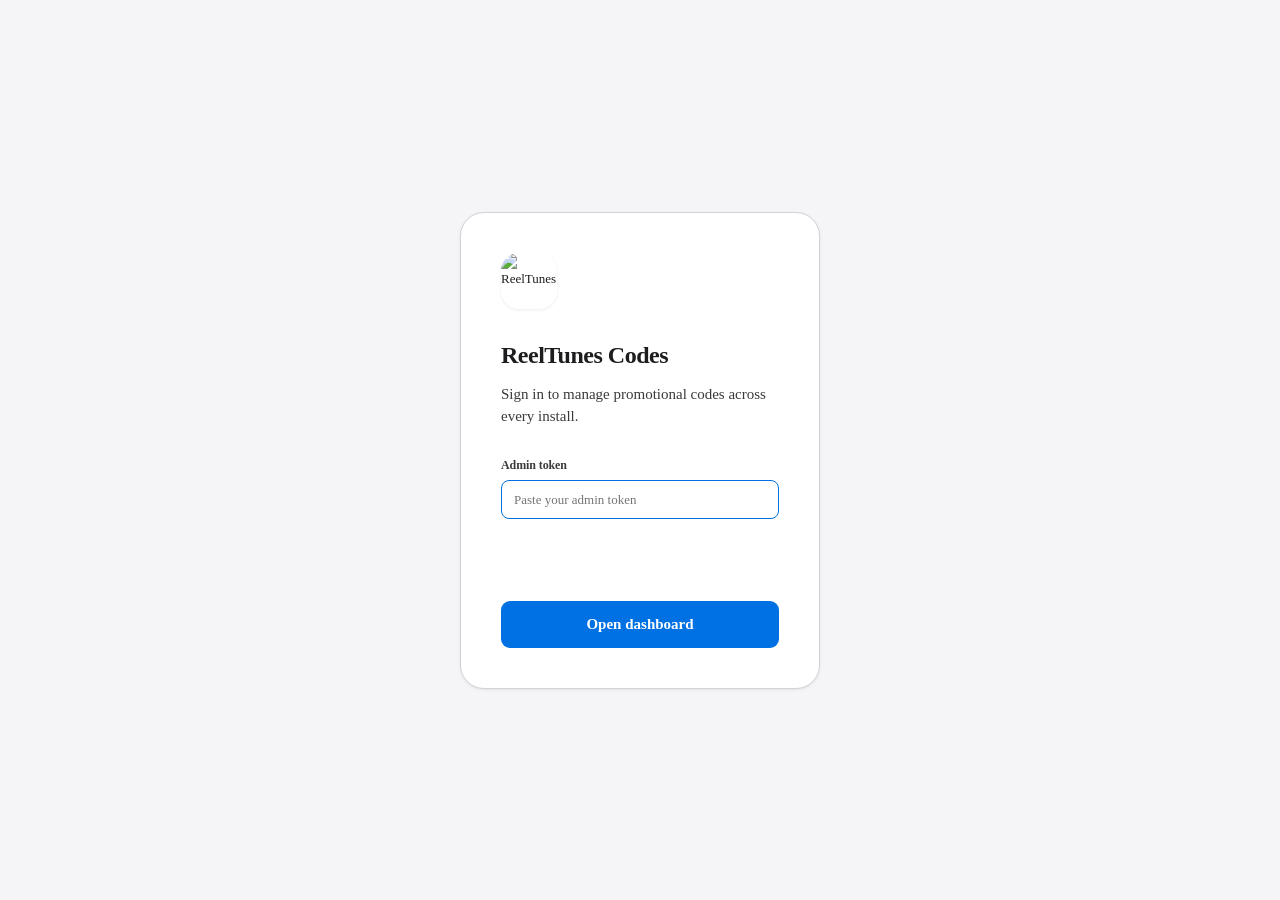
==== commit 5785a445: "feat: Apple HIG-compliant codes dashboard redesign" ====
--- a/worker/codes/public/index.html
+++ b/worker/codes/public/index.html
@@ -5,21 +5,26 @@
     <meta name="viewport" content="width=device-width, initial-scale=1" />
     <meta name="robots" content="noindex" />
     <title>ReelTunes · Codes</title>
-    <link rel="icon" href="data:image/svg+xml,%3Csvg xmlns='http://www.w3.org/2000/svg' viewBox='0 0 32 32'%3E%3Crect width='32' height='32' fill='%230A5CD6' rx='8'/%3E%3Cpath d='M10 10h12v12H10z' fill='%23fff'/%3E%3C/svg%3E" />
+    <link rel="icon" href="/logo.png" sizes="32x32" />
+    <link rel="apple-touch-icon" href="/icon-512.png" />
     <style>
-      /* Apple-inspired: SF Pro typography, system chrome, high contrast, generous whitespace */
+      /* Apple HIG-compliant design */
+      /* System font stack: SF Pro Text/Display on Apple platforms, fall back cleanly */
       :root {
         --bg: #f5f5f7;
         --panel: #ffffff;
         --line: #d2d2d7;
+        --separator: #e5e5ea;
         --text: #1d1d1f;
-        --text-secondary: #86868b;
+        --text-secondary: #3a3a3c;
+        --text-tertiary: #86868b;
         --accent: #0071e3;
         --accent-hover: #0077ed;
         --ok: #34c759;
         --warn: #ff9500;
         --bad: #ff3b30;
-        --radius: 14px;
+        --shadow: 0 1px 3px rgba(0, 0, 0, 0.08);
+        --radius: 12px;
       }
 
       * { box-sizing: border-box; }
@@ -30,7 +35,7 @@
         color: var(--text);
         font: -apple-system, BlinkMacSystemFont, "SF Pro Text", "SF Pro Display",
           "Helvetica Neue", Helvetica, Arial, sans-serif;
-        font-size: 14px;
+        font-size: 13px;
         line-height: 1.5;
         min-height: 100vh;
         -webkit-font-smoothing: antialiased;
@@ -38,20 +43,21 @@
 
       button, input, select { font: inherit; }
 
+      /* Buttons - HIG: hit region min 28x28pt on macOS, press state required */
       button {
         border: 0;
-        border-radius: 10px;
+        border-radius: 9px;
         background: var(--accent);
         color: #fff;
         padding: 8px 16px;
         cursor: pointer;
         font-weight: 600;
-        font-size: 14px;
-        transition: background 0.2s, transform 0.1s;
+        font-size: 13px;
+        transition: background 0.1s, filter 0.1s;
       }
 
       button:hover { background: var(--accent-hover); }
-      button:active { transform: scale(0.98); }
+      button:active { filter: brightness(0.9); }
       button:focus { outline: none; box-shadow: 0 0 0 4px rgba(0, 113, 227, 0.3); }
 
       button.btn-ghost {
@@ -64,12 +70,12 @@
 
       button.btn-danger {
         background: transparent;
-        border: 1px solid #d2d2d7;
+        border: 1px solid var(--line);
         color: var(--bad);
       }
 
       button.btn-danger:hover {
-        background: rgba(255, 59, 48, 0.08);
+        background: rgba(255, 59, 48, 0.06);
         border-color: var(--bad);
       }
 
@@ -78,16 +84,16 @@
         border: 1px solid var(--line);
         background: #fff;
         color: var(--text);
-        border-radius: 10px;
-        padding: 11px 14px;
-        font-size: 14px;
+        border-radius: 8px;
+        padding: 9px 12px;
+        font-size: 13px;
         outline: none;
       }
 
       input:focus, select:focus { border-color: var(--accent); }
 
       .hidden { display: none !important; }
-      .muted { color: var(--text-secondary); }
+      .muted { color: var(--text-tertiary); }
       .small { font-size: 12px; }
       .error { color: var(--bad); font-size: 12px; min-height: 18px; margin: 6px 0 0; }
 
@@ -108,12 +114,11 @@
         gap: 10px;
         margin-bottom: 16px;
       }
-      .toggle-label { font-size: 14px; color: var(--text); }
-
-      /* Typography scale */
-      .display-title { font-size: 24px; font-weight: 700; letter-spacing: -0.5px; margin: 0; }
-      .panel-title { font-size: 17px; font-weight: 700; letter-spacing: -0.5px; margin: 0; }
-      .page-title { font-size: 28px; font-weight: 700; letter-spacing: -0.5px; margin: 0 0 8px; }
+      .toggle-label { font-size: 13px; color: var(--text); cursor: pointer; }
+
+      /* Typography scale per HIG: macOS default 13pt */
+      .page-title { font-size: 24px; font-weight: 700; letter-spacing: -0.5px; margin: 0 0 8px; }
+      .panel-title { font-size: 16px; font-weight: 600; letter-spacing: -0.3px; margin: 0 0 6px; }
 
       /* App mark */
       .app-mark {
@@ -123,6 +128,7 @@
         overflow: hidden;
         border: 1px solid var(--line);
         flex-shrink: 0;
+        background: #fff;
       }
       .app-mark img { width: 100%; height: 100%; object-fit: cover; display: block; }
 
@@ -137,25 +143,25 @@
         width: min(360px, 92%);
         background: var(--panel);
         border: 1px solid var(--line);
-        border-radius: 26px;
+        border-radius: 24px;
         padding: 40px;
-        box-shadow: 0 20px 40px rgba(0, 0, 0, 0.08);
-      }
-      .login-card .app-mark { width: 56px; height: 56px; border-radius: 16px; margin-bottom: 24px; border: none; background: linear-gradient(135deg, #0071e3, #0077ed); }
+        box-shadow: var(--shadow);
+      }
+      .login-card .app-mark { width: 56px; height: 56px; border-radius: 18px; margin-bottom: 28px; border: none; box-shadow: var(--shadow); }
       .login-card .app-mark img { width: 100%; height: 100%; }
-      .login-card h1 { font-size: 24px; font-weight: 700; letter-spacing: -0.5px; margin: 0 0 8px; }
-      .login-card p { margin: 0 0 24px; color: var(--text-secondary); font-size: 15px; }
-      .login-card input { margin-bottom: 18px; }
-      .login-card button { width: 100%; padding: 14px; font-size: 16px; }
+      .login-card h1 { font-size: 24px; font-weight: 700; letter-spacing: -0.5px; margin: 0 0 10px; }
+      .login-card p { margin: 0 0 28px; color: var(--text-secondary); font-size: 15px; line-height: 1.5; }
+      .login-card input { margin-bottom: 20px; }
+      .login-card button { width: 100%; padding: 12px; font-size: 15px; }
 
       /* Shell */
       .topbar {
         display: flex;
         align-items: center;
         justify-content: space-between;
-        padding: 16px 24px;
-        border-bottom: 1px solid var(--line);
-        background: rgba(255, 255, 255, 0.6);
+        padding: 14px 24px;
+        border-bottom: 1px solid var(--separator);
+        background: rgba(255, 255, 255, 0.8);
         position: sticky;
         top: 0;
         z-index: 50;
@@ -166,8 +172,8 @@
         align-items: center;
         gap: 12px;
         font-size: 17px;
-        font-weight: 700;
-        letter-spacing: -0.5px;
+        font-weight: 600;
+        letter-spacing: -0.4px;
       }
       .topbar-brand .muted { font-weight: 500; color: var(--text-secondary); }
       .topbar-actions { display: flex; align-items: center; gap: 10px; }
@@ -188,63 +194,63 @@
       }
       .stat {
         background: var(--panel);
-        border: 1px solid var(--line);
-        border-radius: 16px;
+        border: 1px solid var(--separator);
+        border-radius: 14px;
         padding: 16px;
       }
-      .stat-value { font-size: 24px; font-weight: 700; letter-spacing: -0.5px; line-height: 1.1; }
-      .stat-label { color: var(--text-secondary); font-size: 13px; margin-top: 4px; }
+      .stat-value { font-size: 20px; font-weight: 700; letter-spacing: -0.4px; line-height: 1.1; }
+      .stat-label { color: var(--text-tertiary); font-size: 12px; margin-top: 4px; }
 
       /* Panels */
       .panel {
         background: var(--panel);
-        border: 1px solid var(--line);
-        border-radius: 18px;
-        padding: 24px;
+        border: 1px solid var(--separator);
+        border-radius: 14px;
+        padding: 20px;
       }
       .panel-head {
         display: flex;
         align-items: flex-start;
         justify-content: space-between;
         gap: 12px;
-        margin-bottom: 20px;
+        margin-bottom: 16px;
       }
       .panel-head > div { flex: 1; }
-      .panel-sub { margin: 4px 0 0; color: var(--text-secondary); font-size: 13px; }
-
-      .toolbar { display: flex; gap: 10px; margin-bottom: 20px; flex-wrap: wrap; }
+      .panel-sub { margin: 4px 0 0; color: var(--text-tertiary); font-size: 12px; }
+
+      .toolbar { display: flex; gap: 10px; margin-bottom: 16px; flex-wrap: wrap; }
       .toolbar .field { margin-bottom: 0; }
       .toolbar select { width: 150px; }
 
-      .table-wrap { overflow-x: auto; border-radius: 14px; border: 1px solid var(--line); }
+      .table-wrap { overflow-x: auto; border-radius: 12px; border: 1px solid var(--separator); }
       table { width: 100%; border-collapse: collapse; font-size: 13px; }
 
-      th, td { text-align: left; padding: 14px 16px; border-bottom: 1px solid var(--line); }
+      th, td { text-align: left; padding: 12px 16px; border-bottom: 1px solid var(--separator); }
       th {
         font-size: 11px;
         font-weight: 700;
-        letter-spacing: 0.5px;
+        letter-spacing: 0.4px;
         text-transform: uppercase;
-        color: var(--text-secondary);
+        color: var(--text-tertiary);
         background: #f5f5f7;
       }
       tbody tr:last-child td { border-bottom: none; }
       tbody tr:hover { background: #f5f5f7; }
 
-      td.code { font-weight: 700; letter-spacing: 0.2px; font-variant-numeric: tabular-nums; font-size: 14px; }
+      td.code { font-weight: 700; letter-spacing: 0.2px; font-variant-numeric: tabular-nums; font-size: 13px; }
 
       .state {
         font-size: 11px;
         font-weight: 700;
-        padding: 4px 8px;
+        padding: 3px 8px;
         border-radius: 8px;
         border: 1px solid var(--line);
         color: var(--text-secondary);
         white-space: nowrap;
       }
-      .state.live { color: var(--ok); border-color: rgba(52, 199, 89, 0.25); background: rgba(52, 199, 89, 0.08); }
-      .state.revoked { color: var(--bad); border-color: rgba(255, 59, 48, 0.25); background: rgba(255, 59, 48, 0.08); }
-      .state.expired, .state.used { color: var(--warn); border-color: rgba(255, 149, 0, 0.25); background: rgba(255, 149, 0, 0.08); }
+      .state.live { color: var(--ok); border-color: rgba(52, 199, 89, 0.2); background: rgba(52, 199, 89, 0.05); }
+      .state.revoked { color: var(--bad); border-color: rgba(255, 59, 48, 0.2); background: rgba(255, 59, 48, 0.05); }
+      .state.expired, .state.used { color: var(--warn); border-color: rgba(255, 149, 0, 0.2); background: rgba(255, 149, 0, 0.05); }
 
       .milestone {
         font-size: 10px;
@@ -254,26 +260,27 @@
         border-radius: 8px;
         border: 1px solid var(--line);
         color: var(--warn);
-        background: rgba(255, 149, 0, 0.08);
+        background: rgba(255, 149, 0, 0.05);
         white-space: nowrap;
-      }
-
-      .empty { padding: 24px; color: var(--text-secondary); text-align: center; font-size: 14px; }
-      .foot { text-align: center; color: var(--text-secondary); font-size: 13px; padding: 8px 0 30px; }
+        margin-left: 6px;
+      }
+
+      .empty { padding: 28px; color: var(--text-tertiary); text-align: center; font-size: 14px; }
+      .foot { text-align: center; color: var(--text-tertiary); font-size: 12px; padding: 8px 0 30px; }
 
       /* Dialog */
       dialog {
         width: min(440px, 92%);
         background: var(--panel);
         border: 1px solid var(--line);
-        border-radius: 24px;
-        padding: 32px;
+        border-radius: 20px;
+        padding: 28px;
         color: var(--text);
-        box-shadow: 0 25px 50px rgba(0, 0, 0, 0.12);
-      }
-      dialog::backdrop { background: rgba(0, 0, 0, 0.45); backdrop-filter: blur(8px); }
-      .dialog-title { font-size: 20px; font-weight: 700; letter-spacing: -0.5px; margin: 0 0 24px; }
-      .dialog-actions { display: flex; justify-content: flex-end; gap: 10px; margin-top: 24px; }
+        box-shadow: 0 20px 40px rgba(0, 0, 0, 0.1);
+      }
+      dialog::backdrop { background: rgba(0, 0, 0, 0.4); backdrop-filter: blur(8px); }
+      .dialog-title { font-size: 17px; font-weight: 600; letter-spacing: -0.4px; margin: 0 0 20px; }
+      .dialog-actions { display: flex; justify-content: flex-end; gap: 10px; margin-top: 20px; }
 
       /* Toast */
       .toast {
@@ -284,9 +291,9 @@
         background: #1d1d1f;
         border: none;
         color: #fff;
-        border-radius: 12px;
+        border-radius: 10px;
         padding: 10px 16px;
-        box-shadow: 0 20px 40px rgba(0, 0, 0, 0.25);
+        box-shadow: 0 20px 40px rgba(0, 0, 0, 0.2);
         z-index: 100;
         font-size: 13px;
         font-weight: 500;
@@ -295,27 +302,16 @@
       @media (max-width: 640px) {
         .topbar { padding: 12px 16px; }
         .topbar-brand .muted { display: none; }
-        main.shell { padding: 20px 16px; }
+        main.shell { padding: 24px 16px; }
         .fields-row { grid-template-columns: 1fr; gap: 0; }
-        .stat-value { font-size: 20px; }
+        .stat-value { font-size: 18px; }
       }
     </style>
   </head>
   <body>
     <div id="login" class="login">
       <div class="login-card">
-        <div class="app-mark">
-          <svg viewBox="0 0 32 32" fill="none" xmlns="http://www.w3.org/2000/svg">
-            <rect width="32" height="32" fill="url(#grad)" rx="8" />
-            <defs>
-              <linearGradient id="grad" x1="0" y1="0" x2="1" y2="1">
-                <stop stop-color="#0071e3" />
-                <stop offset="1" stop-color="#0077ed" />
-              </linearGradient>
-            </defs>
-            <path d="M10 10h12v12H10z" fill="white" />
-          </svg>
-        </div>
+        <div class="app-mark"><img src="/logo.png" alt="ReelTunes" /></div>
         <h1>ReelTunes Codes</h1>
         <p>Sign in to manage promotional codes across every install.</p>
         <form id="login-form">
@@ -332,18 +328,7 @@
     <div id="app" class="hidden">
       <header class="topbar">
         <div class="topbar-brand">
-          <div class="app-mark">
-            <svg viewBox="0 0 32 32" fill="none" xmlns="http://www.w3.org/2000/svg">
-              <rect width="32" height="32" fill="url(#grad)" rx="8" />
-              <defs>
-                <linearGradient id="grad" x1="0" y1="0" x2="1" y2="1">
-                  <stop stop-color="#0071e3" />
-                  <stop offset="1" stop-color="#0077ed" />
-                </linearGradient>
-              </defs>
-              <path d="M10 10h12v12H10z" fill="white" />
-            </svg>
-          </div>
+          <div class="app-mark"><img src="/logo.png" alt="ReelTunes" /></div>
           <span>ReelTunes</span> <span class="muted">· Codes</span>
         </div>
         <div class="topbar-actions">
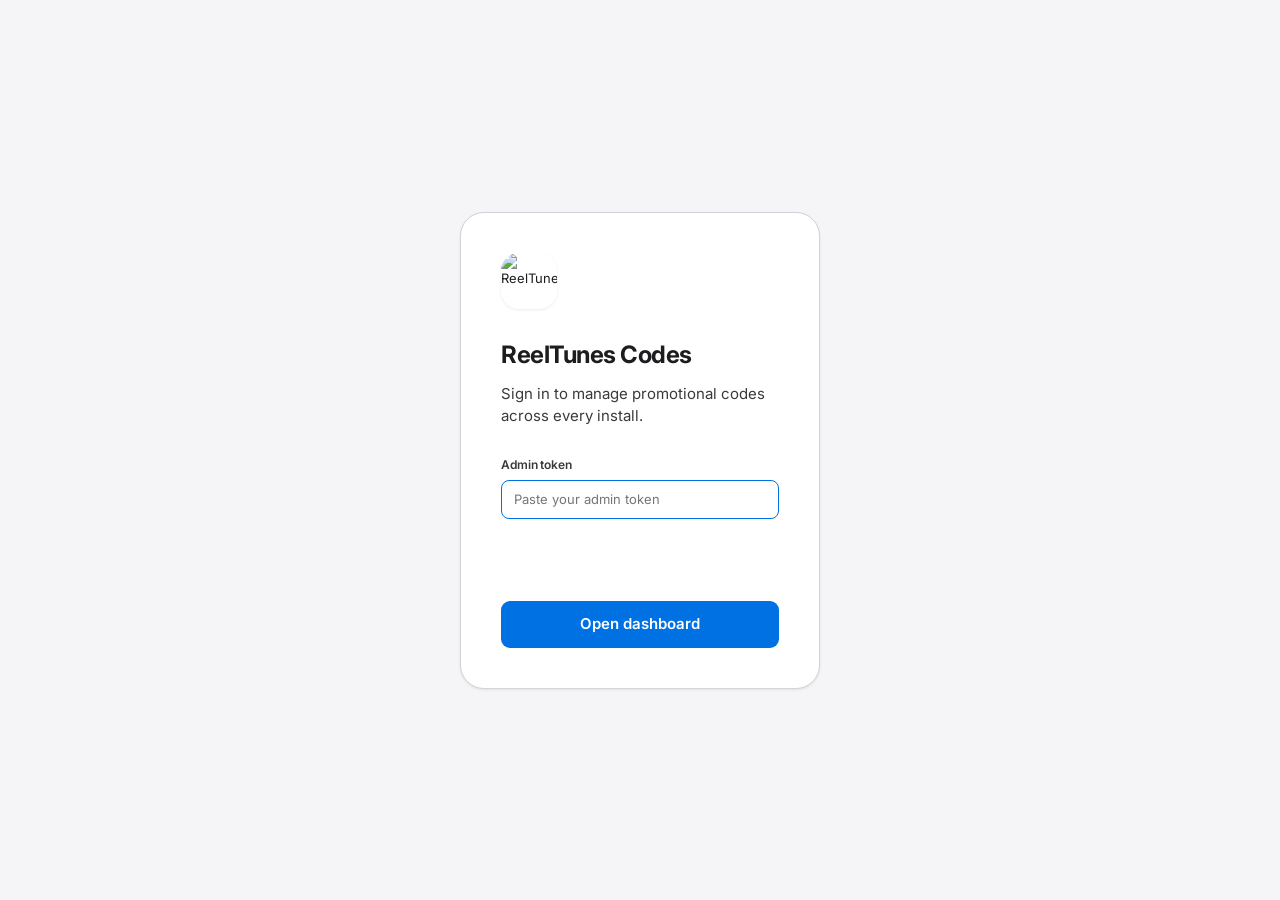
==== commit d322c07d: "feat: Inter font on codes dashboard" ====
--- a/worker/codes/public/index.html
+++ b/worker/codes/public/index.html
@@ -7,9 +7,12 @@
     <title>ReelTunes · Codes</title>
     <link rel="icon" href="/logo.png" sizes="32x32" />
     <link rel="apple-touch-icon" href="/icon-512.png" />
+    <link rel="preconnect" href="https://fonts.googleapis.com" />
+    <link rel="preconnect" href="https://fonts.gstatic.com" crossorigin />
+    <link href="https://fonts.googleapis.com/css2?family=Inter:wght@400;500;600;700&display=swap" rel="stylesheet" />
     <style>
       /* Apple HIG-compliant design */
-      /* System font stack: SF Pro Text/Display on Apple platforms, fall back cleanly */
+      /* Inter: clean, Apple-adjacent web font that renders identically on every platform */
       :root {
         --bg: #f5f5f7;
         --panel: #ffffff;
@@ -33,7 +36,7 @@
         margin: 0;
         background: var(--bg);
         color: var(--text);
-        font: -apple-system, BlinkMacSystemFont, "SF Pro Text", "SF Pro Display",
+        font-family: "Inter", -apple-system, BlinkMacSystemFont, "SF Pro Text", "SF Pro Display",
           "Helvetica Neue", Helvetica, Arial, sans-serif;
         font-size: 13px;
         line-height: 1.5;
